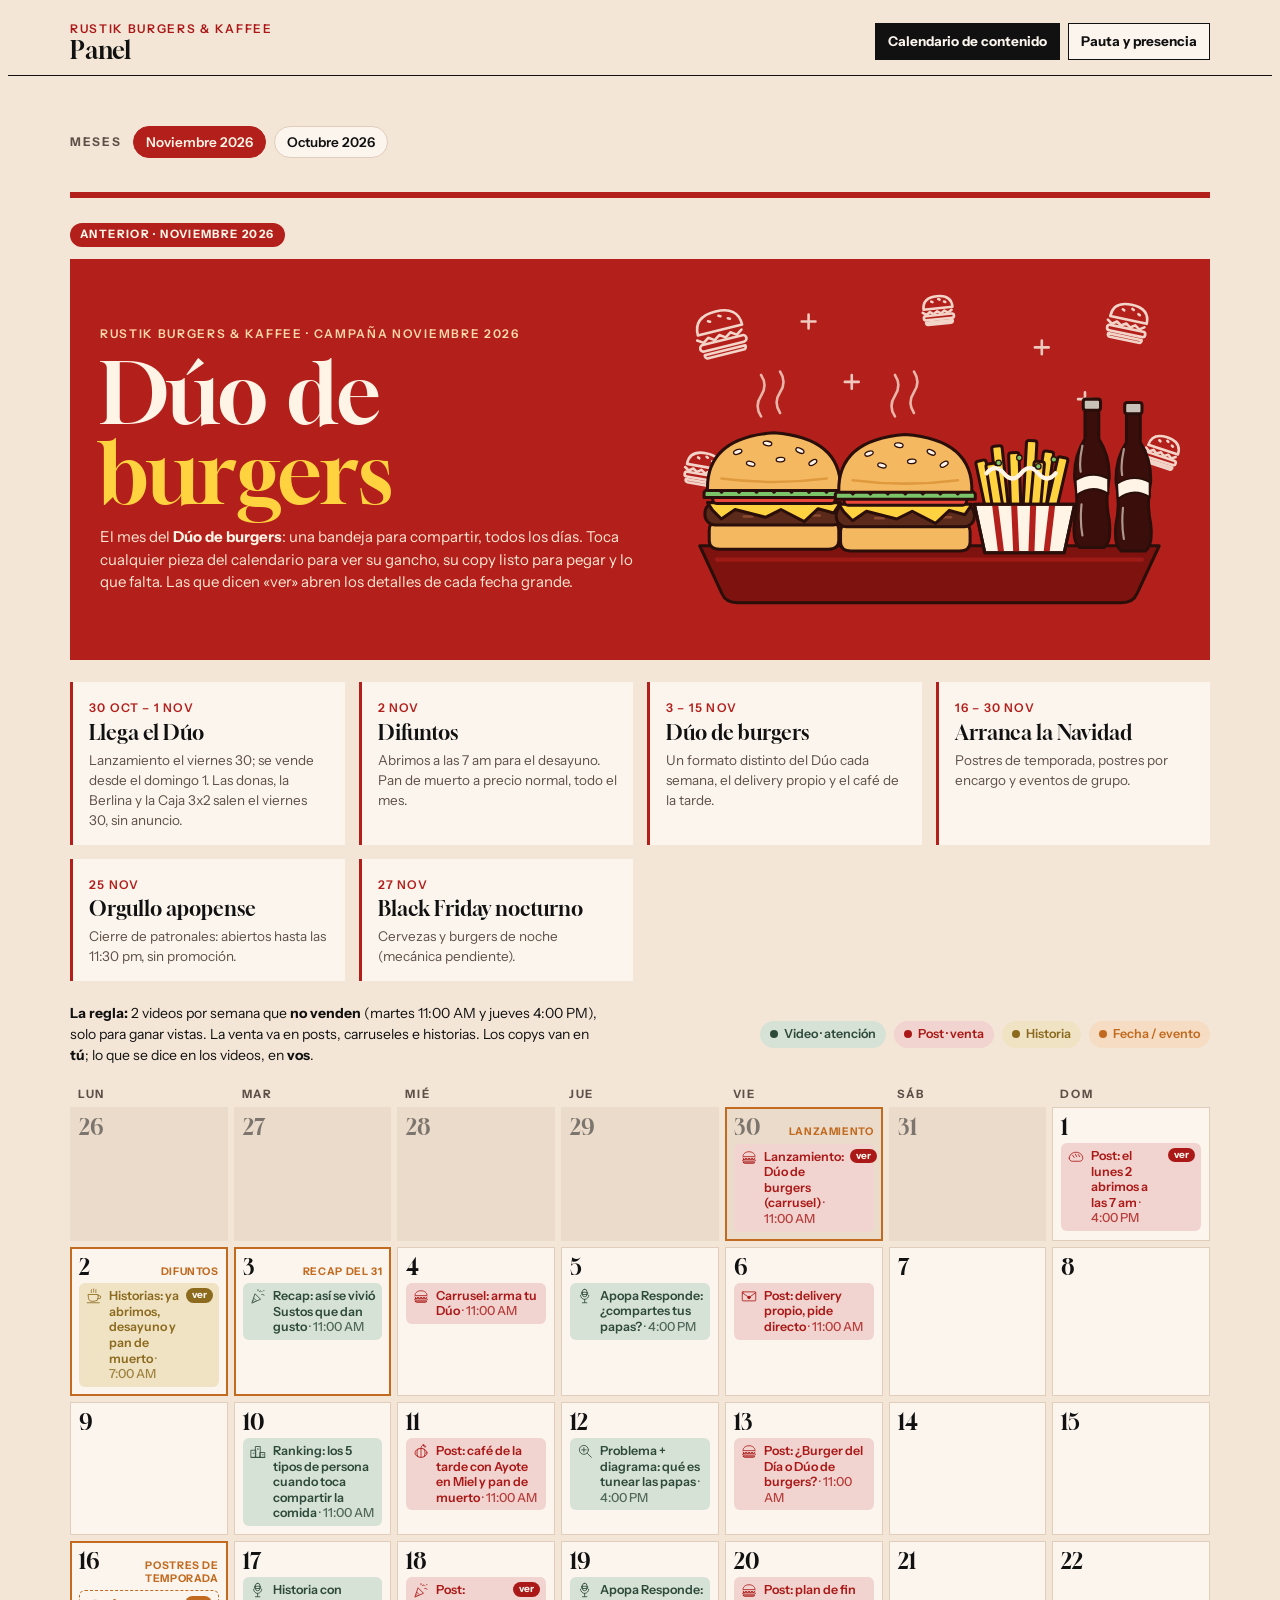
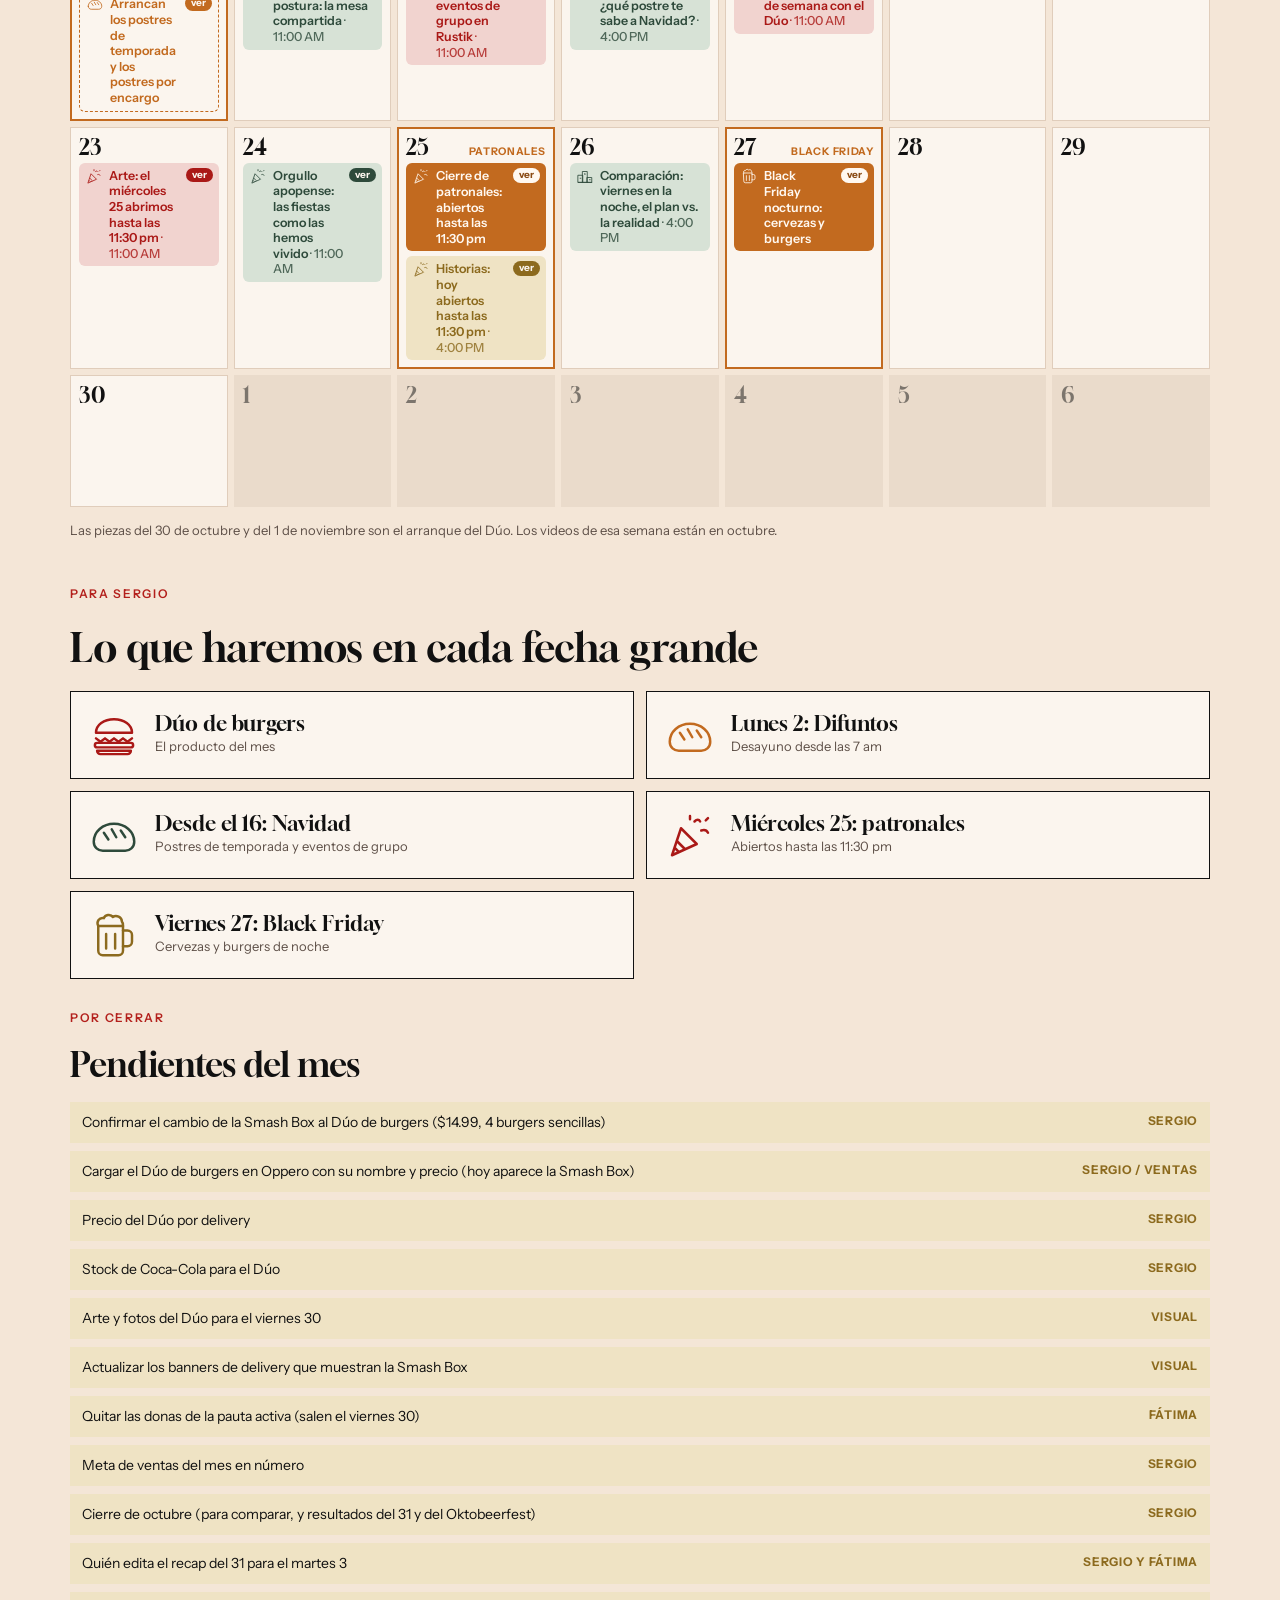
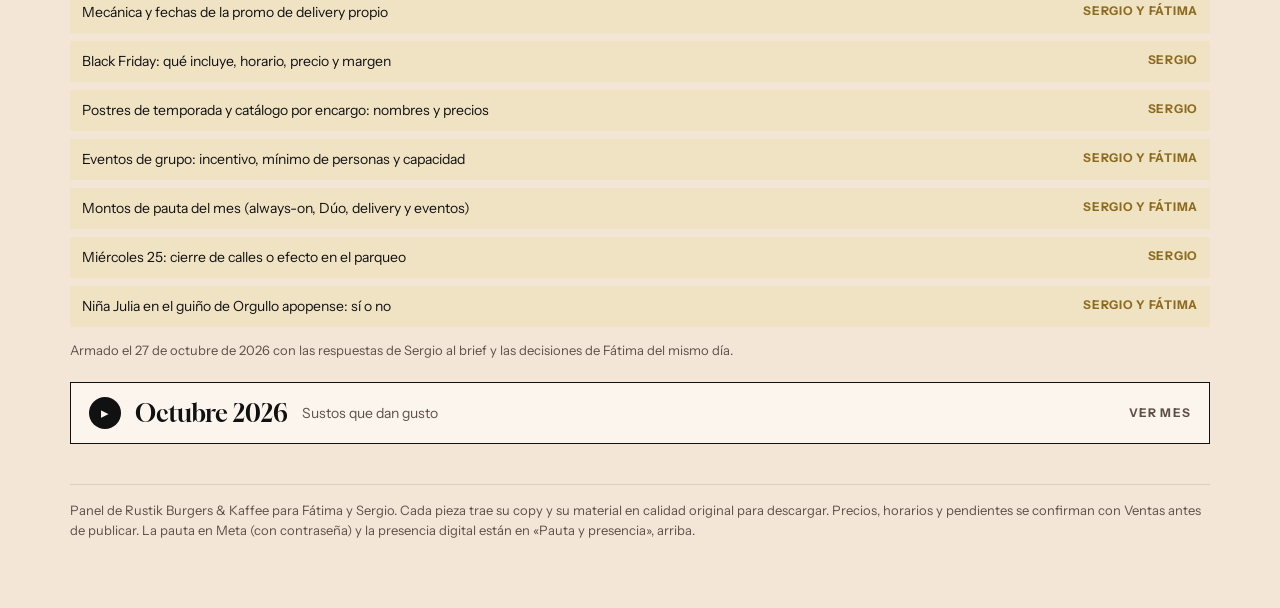
==== index.html @ a41342de "Noviembre primero y en rojo, ilustración del Dúo, página de pauta y presencia" ====
<!DOCTYPE html>
<html lang="es">
<head>
<meta charset="utf-8">
<meta name="viewport" content="width=device-width,initial-scale=1">
<meta name="robots" content="noindex,nofollow">
<title>Panel Rustik · Calendario de contenido</title>
<link rel="preconnect" href="https://fonts.googleapis.com">
<link rel="preconnect" href="https://fonts.gstatic.com" crossorigin>
<link rel="stylesheet" href="https://fonts.googleapis.com/css2?family=Gloock&family=Instrument+Sans:wght@400;500;600;700&display=swap">
<link rel="stylesheet" href="assets/octubre-base.css">
<link rel="stylesheet" href="assets/panel.css">
</head>
<body>
<svg width="0" height="0" style="position:absolute" aria-hidden="true">
  <defs>
    <symbol id="i-lonchera" viewBox="0 0 48 48"><g fill="none" stroke="currentColor" stroke-width="2.2" stroke-linecap="round" stroke-linejoin="round"><rect x="7" y="18" width="34" height="22" rx="3"/><path d="M18 18v-5h12v5"/><path d="M7 26h34"/><rect x="21" y="23.5" width="6" height="5" rx="1"/><path d="M13 33l2 2m4-2l2 2m10-2l2 2"/></g></symbol>
    <symbol id="i-taza" viewBox="0 0 48 48"><g fill="none" stroke="currentColor" stroke-width="2.2" stroke-linecap="round" stroke-linejoin="round"><path d="M9 20h26v8a10 10 0 0 1-10 10h-6A10 10 0 0 1 9 28z"/><path d="M35 23h3a4 4 0 0 1 0 8h-4"/><path d="M6 42h32"/><path d="M17 7c-2 3 2 5 0 8M23 5c-2 3 2 6 0 9M29 7c-2 3 2 5 0 8"/></g></symbol>
    <symbol id="i-ayote" viewBox="0 0 48 48"><g fill="none" stroke="currentColor" stroke-width="2.2" stroke-linecap="round" stroke-linejoin="round"><ellipse cx="24" cy="29" rx="16" ry="12"/><path d="M24 17v24"/><path d="M16 19c-4 6-4 14 0 20M32 19c4 6 4 14 0 20"/><path d="M24 17c0-5 2-8 6-9"/><path d="M30 8c4 0 6 2 7 5-4 1-6 0-7-5z"/></g></symbol>
    <symbol id="i-dona" viewBox="0 0 48 48"><g fill="none" stroke="currentColor" stroke-width="2.2" stroke-linecap="round" stroke-linejoin="round"><circle cx="24" cy="24" r="16"/><circle cx="24" cy="24" r="5.5"/><path d="M11 20c3-7 11-10 18-8 6 2 9 7 9 11-2-1-4 1-6 0s-3-3-6-2-5 3-8 2-4-3-7-3z"/><path d="M16 16l1 2M24 12v2M31 15l-1 2M34 21l-2 1"/></g></symbol>
    <symbol id="i-caja" viewBox="0 0 48 48"><g fill="none" stroke="currentColor" stroke-width="2.2" stroke-linecap="round" stroke-linejoin="round"><path d="M6 22h36v18H6z"/><path d="M6 22l6-8h24l6 8"/><circle cx="16" cy="31" r="5"/><circle cx="16" cy="31" r="1.5"/><circle cx="32" cy="31" r="5"/><circle cx="32" cy="31" r="1.5"/></g></symbol>
    <symbol id="i-berlina" viewBox="0 0 48 48"><g fill="none" stroke="currentColor" stroke-width="2.2" stroke-linecap="round" stroke-linejoin="round"><path d="M6 28c0-8 8-13 18-13s18 5 18 13-8 11-18 11S6 36 6 28z"/><path d="M6 28c6 3 30 3 36 0"/><path d="M40 27c3 1 4 3 3 5"/><path d="M14 20l1 1M22 18l1 1M30 19l1 1M36 22l1 1"/></g></symbol>
    <symbol id="i-pan" viewBox="0 0 48 48"><g fill="none" stroke="currentColor" stroke-width="2.2" stroke-linecap="round" stroke-linejoin="round"><path d="M6 30c0-9 8-16 18-16s18 7 18 16c0 5-4 8-8 8H14c-4 0-8-3-8-8z"/><path d="M15 22l4 6M22 19l4 7M30 20l4 6"/></g></symbol>
    <symbol id="i-lapida" viewBox="0 0 48 48"><g fill="none" stroke="currentColor" stroke-width="2.2" stroke-linecap="round" stroke-linejoin="round"><path d="M13 41V19a11 11 0 0 1 22 0v22"/><path d="M6 41h36"/><path d="M24 17v11M19 21h10"/><path d="M18 34h12"/></g></symbol>
    <symbol id="i-cadejo" viewBox="0 0 48 48"><g fill="none" stroke="currentColor" stroke-width="2.2" stroke-linecap="round" stroke-linejoin="round"><path d="M12 24c2-2 8-3 16-2 4 .5 6 3 6 6v2"/><path d="M34 24l3-6 2 4 3 1-1 4-4 1"/><path d="M14 30v9M20 31v8M28 31v8M33 30v9"/><path d="M12 24c-3 0-6-2-7-6"/><circle cx="38.5" cy="22" r=".6" fill="currentColor"/><path d="M12 24c0 3 1 5 2 6h19"/></g></symbol>
    <symbol id="i-micro" viewBox="0 0 48 48"><g fill="none" stroke="currentColor" stroke-width="2.2" stroke-linecap="round" stroke-linejoin="round"><rect x="17" y="6" width="12" height="20" rx="6"/><path d="M12 22a11 11 0 0 0 22 0"/><path d="M23 33v8M17 42h12"/><rect x="15" y="14" width="16" height="6" rx="1"/></g></symbol>
    <symbol id="i-burger" viewBox="0 0 48 48"><g fill="none" stroke="currentColor" stroke-width="2.2" stroke-linecap="round" stroke-linejoin="round"><path d="M8 22c0-7 7-12 16-12s16 5 16 12z"/><path d="M8 27l4 3 4-3 4 3 4-3 4 3 4-3 4 3 4-3"/><rect x="7" y="31" width="34" height="4" rx="2"/><path d="M9 38h30a3 3 0 0 1-3 3H12a3 3 0 0 1-3-3z"/></g></symbol>
    <symbol id="i-ranking" viewBox="0 0 48 48"><g fill="none" stroke="currentColor" stroke-width="2.2" stroke-linecap="round" stroke-linejoin="round"><path d="M6 41h36"/><rect x="18" y="12" width="12" height="29"/><rect x="6" y="22" width="12" height="19"/><rect x="30" y="28" width="12" height="13"/><path d="M24 20v-3l-1 1M11 30h2M36 34h2"/></g></symbol>
    <symbol id="i-lupa" viewBox="0 0 48 48"><g fill="none" stroke="currentColor" stroke-width="2.2" stroke-linecap="round" stroke-linejoin="round"><circle cx="21" cy="21" r="12"/><path d="M30 30l11 11"/><path d="M15 21h12M21 15v12"/></g></symbol>
    <symbol id="i-cerveza" viewBox="0 0 48 48"><g fill="none" stroke="currentColor" stroke-width="2.2" stroke-linecap="round" stroke-linejoin="round"><path d="M10 16h22v22a4 4 0 0 1-4 4H14a4 4 0 0 1-4-4z"/><path d="M32 20h4a4 4 0 0 1 4 4v6a4 4 0 0 1-4 4h-4"/><path d="M10 16c-2-4 1-8 5-7 1-3 6-4 8-1 3-2 8 0 8 4 1 1 1 3 1 4"/><path d="M17 23v13M25 23v13"/></g></symbol>
    <symbol id="i-sobre" viewBox="0 0 48 48"><g fill="none" stroke="currentColor" stroke-width="2.2" stroke-linecap="round" stroke-linejoin="round"><rect x="6" y="13" width="36" height="24" rx="2"/><path d="M6 15l18 13 18-13"/><circle cx="24" cy="28" r="3.5" fill="currentColor"/></g></symbol>
    <symbol id="i-cero" viewBox="0 0 48 48"><g fill="none" stroke="currentColor" stroke-width="2.2" stroke-linecap="round"><circle cx="24" cy="24" r="15"/><path d="M13 35l22-22"/></g></symbol>
    <symbol id="i-rebote" viewBox="0 0 48 48"><g fill="none" stroke="currentColor" stroke-width="2.2" stroke-linecap="round" stroke-linejoin="round"><path d="M38 20a15 15 0 1 0 2 10"/><path d="M40 10v10H30"/></g></symbol>
    <symbol id="i-loteria" viewBox="0 0 48 48"><g fill="none" stroke="currentColor" stroke-width="2.2" stroke-linecap="round" stroke-linejoin="round"><rect x="10" y="7" width="28" height="34" rx="2"/><path d="M10 19h28M10 30h28M19 7v34M29 7v34"/></g></symbol>
    <symbol id="i-fiesta" viewBox="0 0 48 48"><g fill="none" stroke="currentColor" stroke-width="2.2" stroke-linecap="round" stroke-linejoin="round"><path d="M8 42l8-24 14 14z"/><path d="M13 30l6 6M11 36l3 3"/><path d="M28 12c2-2 4-2 5 0M34 20c3-1 5 0 6 2M24 7v3M38 11l2-2"/></g></symbol>
  </defs>
</svg>

<div class="barra"><div class="barra-in">
  <div class="brand"><div class="eyebrow">Rustik Burgers &amp; Kaffee</div><b>Panel</b></div>
  <nav class="secciones" aria-label="Secciones del panel">
    <a href="./" aria-current="page">Calendario de contenido</a>
    <a href="pauta-y-presencia.html">Pauta y presencia</a>
  </nav>
</div></div>

<div class="wrap">
  <nav class="indice" id="indice" aria-label="Meses"></nav>
  <main id="calendario"><div class="cargando">Cargando el calendario…</div></main>
  <footer>Panel de Rustik Burgers &amp; Kaffee para Fátima y Sergio. Cada pieza trae su copy y su material en calidad original para descargar. Precios, horarios y pendientes se confirman con Ventas antes de publicar. La pauta en Meta (con contraseña) y la presencia digital están en «Pauta y presencia», arriba.</footer>
</div>

<div class="scrim" id="scrim" hidden></div>
<aside class="panel" id="panel" role="dialog" aria-modal="true" aria-labelledby="p-title" hidden>
  <div class="p-head">
    <svg class="ill" id="p-ill" aria-hidden="true"><use href="#i-taza"/></svg>
    <div><h3 id="p-title"></h3><div class="p-meta" id="p-meta"></div></div>
    <button class="close" id="p-close" type="button" aria-label="Cerrar">×</button>
  </div>
  <div class="p-body" id="p-body"></div>
</aside>

<script src="assets/panel.js"></script>
</body>
</html>
---- assets/octubre-base.css ----
:root{
  --bg:#F4E6D7; --paper:#FBF5EE; --ink:#111111; --muted:#5E5048; --line:#E0CDBB;
  --vino:#AA1917; --vino-soft:#F1D3CF; --verde:#2E4A3B; --verde-soft:#D7E2D6;
  --ayote:#C26A1F; --ayote-soft:#F5DCC2; --ochre:#8C6A1E; --ochre-soft:#EFE3C4;
  --grey-cell:#EADBCB; --shadow:0 18px 50px rgba(60,20,10,.18);
  --display:"Gloock", Georgia, "Times New Roman", serif;
  --body:"Instrument Sans", "Helvetica Neue", Arial, sans-serif;
}
@media (prefers-color-scheme: dark){
  :root:not([data-theme="light"]){
    color-scheme:dark;
    --bg:#16110F; --paper:#211915; --ink:#F4E6D7; --muted:#BFAE9F; --line:#3A2E27;
    --vino:#E0544C; --vino-soft:#3E1B18; --verde:#8FC0A2; --verde-soft:#1D2E25;
    --ayote:#E8944E; --ayote-soft:#3A2614; --ochre:#D9B55F; --ochre-soft:#332A15;
    --grey-cell:#1B1512; --shadow:0 18px 50px rgba(0,0,0,.5);
  }
}
:root[data-theme="dark"]{
  color-scheme:dark;
  --bg:#16110F; --paper:#211915; --ink:#F4E6D7; --muted:#BFAE9F; --line:#3A2E27;
  --vino:#E0544C; --vino-soft:#3E1B18; --verde:#8FC0A2; --verde-soft:#1D2E25;
  --ayote:#E8944E; --ayote-soft:#3A2614; --ochre:#D9B55F; --ochre-soft:#332A15;
  --grey-cell:#1B1512; --shadow:0 18px 50px rgba(0,0,0,.5);
}
*{box-sizing:border-box}
[hidden]{display:none!important}
body{background:var(--bg);color:var(--ink);font-family:var(--body);font-size:15px;line-height:1.5}
.wrap{max-width:1180px;margin:0 auto;padding-inline:20px;padding-block:28px 60px}
h1,h2,h3{font-family:var(--display);font-weight:400;text-wrap:balance;margin:0}
.eyebrow{font-size:12px;letter-spacing:.14em;text-transform:uppercase;font-weight:600;color:var(--vino)}

/* Hero */
.hero{display:grid;grid-template-columns:1.2fr 1fr;gap:28px;align-items:center;padding-block:10px 26px;border-bottom:1.5px solid var(--ink)}
.hero h1{font-size:clamp(40px,7vw,84px);line-height:.95;margin-top:10px}
.hero h1 em{font-style:normal;color:var(--vino)}
.hero p{max-width:56ch;color:var(--muted);margin:14px 0 0}
.hero-art{display:flex;justify-content:center;gap:8px;flex-wrap:wrap}
.hero-art svg{width:clamp(64px,10vw,104px);height:auto}
.hero-art .a1{color:var(--ayote);transform:rotate(-6deg)}
.hero-art .a2{color:var(--vino);transform:translateY(-10px) rotate(4deg)}
.hero-art .a3{color:var(--verde);transform:rotate(-3deg)}
.hero-art .a4{color:var(--ink);transform:translateY(6px) rotate(5deg)}

/* Momentos */
.moments{display:grid;grid-template-columns:repeat(4,1fr);gap:14px;margin-block:22px}
.moment{padding:14px 16px;border-left:3px solid var(--c);background:var(--paper)}
.moment b{display:block;font-family:var(--display);font-weight:400;font-size:20px;line-height:1.15;margin-top:2px}
.moment span{font-size:12px;letter-spacing:.1em;text-transform:uppercase;color:var(--c);font-weight:600}
.moment p{margin:6px 0 0;font-size:13.5px;color:var(--muted)}

/* Rule + legend */
.rule{display:flex;flex-wrap:wrap;gap:10px 22px;align-items:center;justify-content:space-between;margin-block:6px 16px}
.rule p{margin:0;max-width:60ch;font-size:14px}
.rule strong{color:var(--verde)}
.legend{display:flex;flex-wrap:wrap;gap:8px}
.chip-key{display:inline-flex;align-items:center;gap:6px;font-size:12.5px;font-weight:600;padding:4px 10px;border-radius:999px;background:var(--k-bg);color:var(--k-fg)}
.chip-key i{width:8px;height:8px;border-radius:50%;background:currentColor}
.k-video{--k-bg:var(--verde-soft);--k-fg:var(--verde)}
.k-post{--k-bg:var(--vino-soft);--k-fg:var(--vino)}
.k-hist{--k-bg:var(--ochre-soft);--k-fg:var(--ochre)}
.k-fecha{--k-bg:var(--ayote-soft);--k-fg:var(--ayote)}

/* Calendar */
.cal-head,.cal{display:grid;grid-template-columns:repeat(7,minmax(0,1fr));gap:6px}
.cal-head div{font-size:11.5px;letter-spacing:.14em;text-transform:uppercase;font-weight:700;color:var(--muted);padding:4px 8px}
.day{min-height:132px;background:var(--paper);border:1px solid var(--line);padding:8px;display:flex;flex-direction:column;gap:5px;position:relative}
.day.other{background:var(--grey-cell);border-color:transparent}
.day.other .num{opacity:.5}
.day.key{border-color:var(--ayote);box-shadow:inset 0 0 0 1px var(--ayote)}
.day .top{display:flex;justify-content:space-between;align-items:baseline;gap:6px}
.num{font-family:var(--display);font-size:22px;line-height:1;font-variant-numeric:tabular-nums}
.dname{display:none}
.tag{font-size:10.5px;font-weight:700;letter-spacing:.06em;text-transform:uppercase;color:var(--ayote);text-align:right;line-height:1.2}
.cafe-band{position:absolute;left:0;right:0;bottom:0;height:4px;background:repeating-linear-gradient(90deg,var(--ochre) 0 10px,transparent 10px 14px)}
.item{all:unset;box-sizing:border-box;cursor:pointer;display:flex;gap:6px;align-items:flex-start;font-size:12.5px;line-height:1.25;padding:5px 6px;border-radius:6px;background:var(--k-bg);color:var(--k-fg);font-weight:600;transition:transform .12s ease, box-shadow .12s ease}
.item:hover{transform:translateY(-1px);box-shadow:0 3px 10px rgba(0,0,0,.12)}
.item:focus-visible{outline:2px solid var(--ink);outline-offset:2px}
.item svg{flex:none;width:18px;height:18px;margin-top:-1px}
.item .has-opt{margin-left:auto;flex:none;font-size:10px;font-weight:700;background:var(--k-fg);color:var(--paper);border-radius:999px;padding:1px 6px}
.item.video{--k-bg:var(--verde-soft);--k-fg:var(--verde)}
.item.post{--k-bg:var(--vino-soft);--k-fg:var(--vino)}
.item.hist{--k-bg:var(--ochre-soft);--k-fg:var(--ochre)}
.item.fecha{--k-bg:transparent;--k-fg:var(--ayote);border:1.5px dashed var(--ayote)}
.item.fecha.big{--k-bg:var(--ayote);--k-fg:#FFF8F0;border:none}
.item.fecha.big .has-opt{background:#FFF8F0;color:#8A4A12}
.item.tbc{opacity:.75;font-style:italic}

.note{font-size:13px;color:var(--muted);margin-top:14px}

/* Options section */
.opts{margin-top:44px;display:grid;gap:14px}
.opts h2{font-size:clamp(28px,4vw,40px)}
.opt-buttons{display:grid;grid-template-columns:repeat(2,1fr);gap:12px}
.big-btn{all:unset;box-sizing:border-box;cursor:pointer;display:flex;gap:14px;align-items:center;padding:16px;background:var(--paper);border:1.5px solid var(--ink);transition:transform .12s ease, background .12s ease}
.big-btn:hover{transform:translate(-2px,-2px);box-shadow:4px 4px 0 var(--ink)}
.big-btn:focus-visible{outline:2px solid var(--vino);outline-offset:3px}
.big-btn svg{width:54px;height:54px;flex:none;color:var(--c)}
.big-btn b{font-family:var(--display);font-weight:400;font-size:21px;display:block;line-height:1.1}
.big-btn small{color:var(--muted);font-size:13px}

/* Panel */
.scrim{position:fixed;inset:0;background:rgba(17,17,17,.45);z-index:20}
.panel{position:fixed;z-index:21;top:0;right:0;height:100%;width:min(520px,100%);background:var(--paper);color:var(--ink);box-shadow:var(--shadow);display:flex;flex-direction:column;animation:slide .22s ease}
@keyframes slide{from{transform:translateX(30px);opacity:.4}to{transform:none;opacity:1}}
.p-head{display:flex;gap:14px;align-items:flex-start;padding:20px 20px 14px;padding-top:calc(20px + env(safe-area-inset-top,0px));border-bottom:1px solid var(--line)}
.p-head svg.ill{width:58px;height:58px;flex:none}
.p-head h3{font-size:26px;line-height:1.1}
.p-meta{font-size:12.5px;font-weight:600;color:var(--muted);margin-top:4px}
.close{all:unset;cursor:pointer;margin-left:auto;flex:none;width:36px;height:36px;display:grid;place-items:center;border-radius:50%;font-size:22px;line-height:1}
.close:hover{background:var(--grey-cell)}
.close:focus-visible{outline:2px solid var(--ink)}
.p-body{overflow-y:auto;padding:18px 20px calc(30px + env(safe-area-inset-bottom,0px));display:grid;gap:16px}
.p-body p{margin:0}
.p-body h4{margin:6px 0 0;font-size:12px;letter-spacing:.12em;text-transform:uppercase;color:var(--vino)}
.hook{font-family:var(--display);font-size:20px;line-height:1.25;padding-left:14px;border-left:3px solid var(--verde)}
.olist{list-style:none;margin:0;padding:0;display:grid;gap:8px;counter-reset:o}
.olist li{counter-increment:o;display:grid;grid-template-columns:30px 1fr;gap:8px;padding:10px 12px;border:1px solid var(--line);background:var(--bg)}
.olist li::before{content:counter(o);font-family:var(--display);font-size:22px;line-height:1;color:var(--muted)}
.olist li.rec{border-color:var(--verde);background:var(--verde-soft)}
.olist li.rec::before{color:var(--verde)}
.olist b{display:block}
.olist .badge{display:inline-block;font-size:10.5px;font-weight:700;letter-spacing:.06em;text-transform:uppercase;background:var(--verde);color:var(--paper);padding:1px 7px;border-radius:999px;margin-left:6px;vertical-align:2px}
.olist span{font-size:13.5px;color:var(--muted)}
.box{padding:12px 14px;background:var(--vino-soft);color:var(--ink);font-size:14px}
.box.pend{background:var(--ochre-soft)}
.box b{color:var(--vino)}
.box.pend b{color:var(--ochre)}
.invite{font-family:var(--display);font-size:18px;line-height:1.35;text-align:center;padding:20px;border:1.5px solid var(--ink);background:var(--paper)}
.invite small{display:block;font-family:var(--body);font-size:11px;letter-spacing:.2em;text-transform:uppercase;margin-bottom:8px;color:var(--muted)}
.bullets{margin:0;padding-left:18px;display:grid;gap:4px;font-size:14px}

footer{margin-top:40px;padding-top:16px;border-top:1px solid var(--line);font-size:13px;color:var(--muted)}

/* Responsive */
@media (max-width:900px){
  .hero{grid-template-columns:1fr}
  .moments,.opt-buttons{grid-template-columns:1fr}
}
@media (max-width:760px){
  .cal-head{display:none}
  .cal{grid-template-columns:1fr;gap:8px}
  .day{min-height:0;flex-direction:column}
  .day.empty,.day.other.empty{display:none}
  .dname{display:inline;font-family:var(--body);font-size:13px;font-weight:600;color:var(--muted);margin-left:8px}
  .item{font-size:13.5px;padding:8px}
}
@media (prefers-reduced-motion: reduce){ *{animation:none!important;transition:none!important} }

/* Material para publicar */
.item .hd{margin-left:auto;flex:none;font-size:10px;font-weight:700;letter-spacing:.06em;background:var(--ink);color:var(--paper);border-radius:999px;padding:1px 6px}
.media-grid{display:grid;grid-template-columns:repeat(2,minmax(0,1fr));gap:12px}
.mcard{display:flex;flex-direction:column;gap:6px;background:var(--bg);border:1px solid var(--line);padding:8px}
.mthumb{position:relative;background:var(--grey-cell);aspect-ratio:4/5;overflow:hidden}
.mthumb img{width:100%;height:100%;object-fit:cover;display:block}
.mthumb .n{position:absolute;top:6px;left:6px;background:var(--ink);color:var(--paper);font-family:var(--display);font-size:16px;line-height:1;padding:4px 8px}
.mthumb .play{position:absolute;inset:0;display:grid;place-items:center}
.mthumb .play span{width:42px;height:42px;border-radius:50%;background:rgba(17,17,17,.7);display:grid;place-items:center}
.mthumb .play span::after{content:"";margin-left:4px;border-left:13px solid #fff;border-top:8px solid transparent;border-bottom:8px solid transparent}
.mcard b{font-size:13.5px;line-height:1.25}
.mcard small{font-size:12px;color:var(--muted);font-variant-numeric:tabular-nums}
.dl{all:unset;box-sizing:border-box;cursor:pointer;text-align:center;font-size:13px;font-weight:700;padding:8px 10px;background:var(--vino);color:#FFF8F0}
.dl:hover{filter:brightness(1.08)}
.dl:focus-visible{outline:2px solid var(--ink);outline-offset:2px}
.dl[disabled]{opacity:.6;cursor:default}
.story{display:grid;grid-template-columns:110px 1fr;gap:12px;align-items:start;background:var(--bg);border:1px solid var(--line);padding:8px}
.story .mthumb{aspect-ratio:9/16}
.story div.info{display:flex;flex-direction:column;gap:6px}
.copybox{white-space:pre-wrap;font-family:var(--body);font-size:14px;line-height:1.5;background:var(--bg);border:1px solid var(--line);padding:12px;margin:0;user-select:text}
.copyrow{display:flex;gap:10px;align-items:center;flex-wrap:wrap}
.dl.alt{background:var(--ink)}
.dlnote{font-size:12.5px;color:var(--muted)}
---- assets/panel.css ----
/* Panel Rustik: piezas propias del panel. La base visual (colores, calendario,
   tarjetas, panel lateral) viene de octubre-base.css, sacada de la página de octubre. */

.barra{position:sticky;top:0;z-index:10;background:var(--bg);border-bottom:1.5px solid var(--ink)}
.barra-in{max-width:1180px;margin:0 auto;padding:12px 20px;display:flex;flex-wrap:wrap;gap:10px 24px;align-items:center;justify-content:space-between}
.brand b{display:block;font-family:var(--display);font-weight:400;font-size:24px;line-height:1.05}
.secciones{display:flex;flex-wrap:wrap;gap:8px}
.secciones a{font-size:13.5px;font-weight:700;text-decoration:none;color:var(--ink);padding:7px 12px;border:1.5px solid var(--ink);background:var(--paper)}
.secciones a[aria-current="page"]{background:var(--ink);color:var(--paper)}
.secciones a:focus-visible{outline:2px solid var(--vino);outline-offset:2px}

.indice{display:flex;flex-wrap:wrap;gap:8px;align-items:center;margin:22px 0 4px}
.indice span{font-size:12px;letter-spacing:.14em;text-transform:uppercase;font-weight:700;color:var(--muted);margin-right:4px}
.indice a{font-size:13.5px;font-weight:600;text-decoration:none;color:var(--ink);padding:5px 12px;border-radius:999px;background:var(--paper);border:1px solid var(--line)}
.indice a.actual{background:var(--vino);color:#FFF8F0;border-color:var(--vino)}

.mes{margin-top:34px;padding-top:24px;border-top:6px solid var(--ink);scroll-margin-top:90px}
.mes-tag{display:inline-block;font-size:11.5px;font-weight:700;letter-spacing:.12em;text-transform:uppercase;padding:3px 10px;border-radius:999px;background:var(--grey-cell);color:var(--muted);margin-bottom:6px}
.mes-tag.actual{background:var(--vino);color:#FFF8F0}
.mes .hero{grid-template-columns:1fr}
.item .hd{margin-left:auto}

.pend-list{display:grid;gap:8px;margin:0;padding:0;list-style:none}
.pend-list li{display:grid;grid-template-columns:1fr auto;gap:12px;align-items:start;padding:10px 12px;background:var(--ochre-soft);font-size:14px}
.pend-list li b{font-size:12px;letter-spacing:.06em;text-transform:uppercase;color:var(--ochre);white-space:nowrap}
.bloque{margin-top:30px;display:grid;gap:12px}
.bloque h2{font-size:clamp(24px,3.4vw,34px)}

.cargando,.aviso{padding:16px;background:var(--paper);border:1px solid var(--line);margin-top:20px;font-size:14px}
.aviso{background:var(--vino-soft)}
a.dl{display:block}
.vacio{font-size:13px;color:var(--muted)}

/* Meses plegados: el más nuevo va abierto; los demás se abren con la flecha */
.mes.plegado{margin-top:22px;padding-top:0;border-top:0}
.mes-toggle{all:unset;box-sizing:border-box;cursor:pointer;display:flex;flex-wrap:wrap;align-items:center;gap:6px 14px;width:100%;padding:14px 18px;background:var(--paper);border:1.5px solid var(--ink)}
.mes-toggle:hover{box-shadow:3px 3px 0 var(--ink)}
.mes-toggle:focus-visible{outline:2px solid var(--vino);outline-offset:2px}
.mes-toggle .flecha{display:inline-grid;place-items:center;width:32px;height:32px;border-radius:50%;background:var(--ink);color:var(--paper);font-size:15px;transition:transform .2s ease}
.mes-toggle[aria-expanded="true"] .flecha{transform:rotate(90deg)}
.mes-toggle b{font-family:var(--display);font-weight:400;font-size:24px;line-height:1.1}
.mes-toggle .sub{color:var(--muted);font-size:14px}
.mes-toggle small{margin-left:auto;font-size:12px;letter-spacing:.1em;text-transform:uppercase;font-weight:700;color:var(--muted)}
.mes.plegado .mes-cuerpo{margin-top:18px}

/* Tema rojo (noviembre 2026) */
.tema-rojo{--rojo:#B3201C;--crema:#FFF4E6}
.mes.tema-rojo{border-top-color:var(--rojo)}
.tema-rojo .mes-tag,.tema-rojo .mes-tag.actual{background:var(--rojo);color:var(--crema)}
.tema-rojo .hero{background:var(--rojo);color:var(--crema);padding:28px 30px;border-bottom:0;margin-top:6px}
.tema-rojo .hero .eyebrow{color:#FFD9A8}
.tema-rojo .hero h1{color:var(--crema)}
.tema-rojo .hero h1 em{color:#FFD23F}
.tema-rojo .hero p{color:#FFE6D2}
.tema-rojo .hero p b{color:var(--crema)}
.tema-rojo .moment{border-left-color:var(--rojo)}
.tema-rojo .moment span{color:var(--rojo)}
.tema-rojo .opts .eyebrow,.tema-rojo .bloque .eyebrow{color:var(--rojo)}
.indice a.tema-rojo{background:var(--paper);border-color:#B3201C;color:#B3201C}
.indice a.actual.tema-rojo{background:#B3201C;border-color:#B3201C;color:#FFF4E6}
@media (prefers-color-scheme: dark){
  :root:not([data-theme="light"]) .tema-rojo .moment span,:root:not([data-theme="light"]) .tema-rojo .opts .eyebrow,:root:not([data-theme="light"]) .tema-rojo .bloque .eyebrow{color:#F0625A}
  :root:not([data-theme="light"]) .indice a.tema-rojo:not(.actual){color:#F0625A;border-color:#F0625A}
}
.mes .hero.con-ilus{grid-template-columns:1.1fr 1fr;align-items:center}
.hero-ilus img{display:block;width:100%;height:auto}
@media (max-width:760px){.mes .hero.con-ilus{grid-template-columns:1fr}.tema-rojo .hero{padding:20px}}
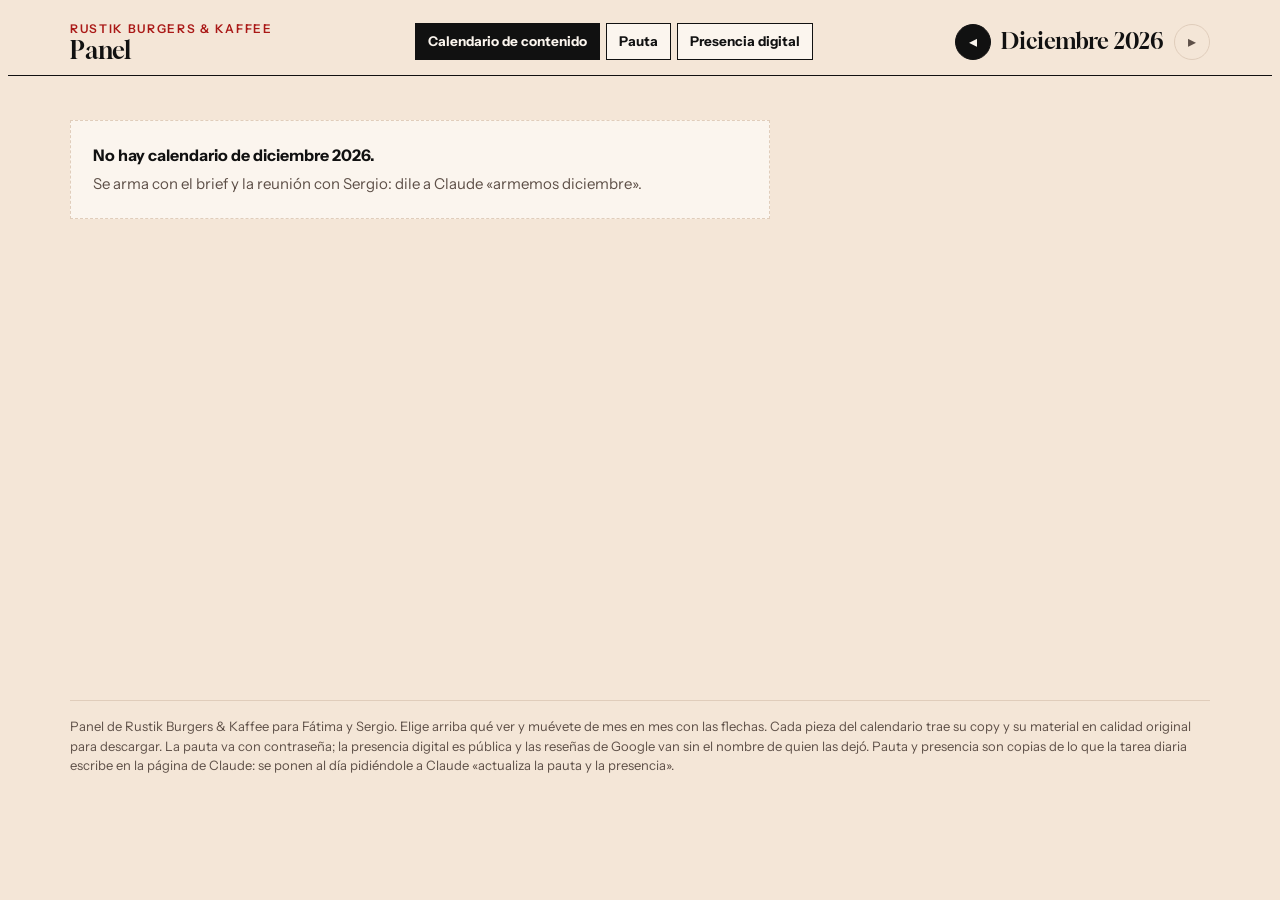
==== commit 042684ae: "Panel por mes: calendario, pauta y presencia con flechas" ====
--- a/index.html
+++ b/index.html
@@ -4,12 +4,14 @@
 <meta charset="utf-8">
 <meta name="viewport" content="width=device-width,initial-scale=1">
 <meta name="robots" content="noindex,nofollow">
-<title>Panel Rustik · Calendario de contenido</title>
+<title>Panel Rustik</title>
 <link rel="preconnect" href="https://fonts.googleapis.com">
 <link rel="preconnect" href="https://fonts.gstatic.com" crossorigin>
 <link rel="stylesheet" href="https://fonts.googleapis.com/css2?family=Gloock&family=Instrument+Sans:wght@400;500;600;700&display=swap">
-<link rel="stylesheet" href="assets/octubre-base.css">
-<link rel="stylesheet" href="assets/panel.css">
+<link rel="stylesheet" href="assets/octubre-base.css?v=551f5681">
+<link rel="stylesheet" href="assets/panel.css?v=b4bb27dc">
+<link rel="stylesheet" href="assets/presencia.css?v=1567772a">
+<link rel="stylesheet" href="assets/pauta.css?v=ce6d6005">
 </head>
 <body>
 <svg width="0" height="0" style="position:absolute" aria-hidden="true">
@@ -38,16 +40,17 @@
 
 <div class="barra"><div class="barra-in">
   <div class="brand"><div class="eyebrow">Rustik Burgers &amp; Kaffee</div><b>Panel</b></div>
-  <nav class="secciones" aria-label="Secciones del panel">
-    <a href="./" aria-current="page">Calendario de contenido</a>
-    <a href="pauta-y-presencia.html">Pauta y presencia</a>
-  </nav>
+  <nav class="vistas" id="vistas" role="tablist" aria-label="Qué ver"></nav>
+  <div class="mesnav" aria-label="Mes">
+    <button type="button" class="fl" id="mes-ant" aria-label="Mes anterior">◂</button>
+    <b id="mes-nombre" aria-live="polite"></b>
+    <button type="button" class="fl" id="mes-sig" aria-label="Mes siguiente">▸</button>
+  </div>
 </div></div>
 
 <div class="wrap">
-  <nav class="indice" id="indice" aria-label="Meses"></nav>
-  <main id="calendario"><div class="cargando">Cargando el calendario…</div></main>
-  <footer>Panel de Rustik Burgers &amp; Kaffee para Fátima y Sergio. Cada pieza trae su copy y su material en calidad original para descargar. Precios, horarios y pendientes se confirman con Ventas antes de publicar. La pauta en Meta (con contraseña) y la presencia digital están en «Pauta y presencia», arriba.</footer>
+  <main id="vista"><div class="cargando">Cargando el panel…</div></main>
+  <footer>Panel de Rustik Burgers &amp; Kaffee para Fátima y Sergio. Elige arriba qué ver y muévete de mes en mes con las flechas. Cada pieza del calendario trae su copy y su material en calidad original para descargar. La pauta va con contraseña; la presencia digital es pública y las reseñas de Google van sin el nombre de quien las dejó. Pauta y presencia son copias de lo que la tarea diaria escribe en la página de Claude: se ponen al día pidiéndole a Claude «actualiza la pauta y la presencia».</footer>
 </div>
 
 <div class="scrim" id="scrim" hidden></div>
@@ -60,6 +63,9 @@
   <div class="p-body" id="p-body"></div>
 </aside>
 
-<script src="assets/panel.js"></script>
+<script src="assets/panel.js?v=cabece0b"></script>
+<script src="assets/pauta.js?v=98addd0e"></script>
+<script src="assets/presencia.js?v=5547dac1"></script>
+<script src="assets/app.js?v=d2f97bf5"></script>
 </body>
 </html>
--- a/assets/panel.css
+++ b/assets/panel.css
@@ -31,21 +31,32 @@
 a.dl{display:block}
 .vacio{font-size:13px;color:var(--muted)}
 
-/* Meses plegados: el más nuevo va abierto; los demás se abren con la flecha */
-.mes.plegado{margin-top:22px;padding-top:0;border-top:0}
-.mes-toggle{all:unset;box-sizing:border-box;cursor:pointer;display:flex;flex-wrap:wrap;align-items:center;gap:6px 14px;width:100%;padding:14px 18px;background:var(--paper);border:1.5px solid var(--ink)}
-.mes-toggle:hover{box-shadow:3px 3px 0 var(--ink)}
-.mes-toggle:focus-visible{outline:2px solid var(--vino);outline-offset:2px}
-.mes-toggle .flecha{display:inline-grid;place-items:center;width:32px;height:32px;border-radius:50%;background:var(--ink);color:var(--paper);font-size:15px;transition:transform .2s ease}
-.mes-toggle[aria-expanded="true"] .flecha{transform:rotate(90deg)}
-.mes-toggle b{font-family:var(--display);font-weight:400;font-size:24px;line-height:1.1}
-.mes-toggle .sub{color:var(--muted);font-size:14px}
-.mes-toggle small{margin-left:auto;font-size:12px;letter-spacing:.1em;text-transform:uppercase;font-weight:700;color:var(--muted)}
-.mes.plegado .mes-cuerpo{margin-top:18px}
+/* Barra: qué ver (Calendario · Pauta · Presencia) y flechas de mes */
+.vistas{display:flex;flex-wrap:wrap;gap:6px}
+.vistas button{font:inherit;font-size:13.5px;font-weight:700;cursor:pointer;color:var(--ink);padding:7px 12px;border:1.5px solid var(--ink);background:var(--paper)}
+.vistas button[aria-selected="true"]{background:var(--ink);color:var(--paper)}
+.vistas button:focus-visible,.mesnav .fl:focus-visible{outline:2px solid var(--vino);outline-offset:2px}
+.mesnav{display:flex;align-items:center;gap:10px}
+.mesnav b{font-family:var(--display);font-weight:400;font-size:22px;min-width:9.5ch;text-align:center;white-space:nowrap}
+.mesnav .fl{display:inline-grid;place-items:center;width:36px;height:36px;border-radius:50%;border:1.5px solid var(--ink);background:var(--ink);color:var(--paper);font-size:16px;cursor:pointer}
+.mesnav .fl:disabled{background:transparent;color:var(--muted);border-color:var(--line);cursor:default}
+#vista{min-height:60vh}
+#vista > div > .mes{margin-top:24px;padding-top:0;border-top:0}
+.vacio-mes{display:grid;gap:6px;padding:22px;margin-top:16px;background:var(--paper);border:1px dashed var(--line);max-width:70ch}
+.vacio-mes b{font-size:16px}
+.vacio-mes span{color:var(--muted)}
+.vacio-mes a{color:var(--vino);font-weight:700}
+.resumen-mes{margin-block:18px 4px}
+.resumen-mes .kpis{display:grid;grid-template-columns:repeat(4,minmax(0,1fr));gap:12px}
+.resumen-mes .kpi{padding:12px 14px;background:var(--paper);border:1px solid var(--line)}
+.resumen-mes .kpi small{display:block;font-size:11.5px;letter-spacing:.1em;text-transform:uppercase;font-weight:700;color:var(--muted)}
+.resumen-mes .kpi b{display:block;font-family:var(--display);font-weight:400;font-size:30px;line-height:1.1;margin-top:4px}
+.resumen-mes .kpi span{font-size:12.5px;color:var(--muted)}
+.resumen-mes .pres-note{font-size:12px;color:var(--muted);margin:8px 0 0}
+@media (max-width:760px){.resumen-mes .kpis{grid-template-columns:repeat(2,minmax(0,1fr))}.mesnav b{font-size:19px}}
 
 /* Tema rojo (noviembre 2026) */
 .tema-rojo{--rojo:#B3201C;--crema:#FFF4E6}
-.mes.tema-rojo{border-top-color:var(--rojo)}
 .tema-rojo .mes-tag,.tema-rojo .mes-tag.actual{background:var(--rojo);color:var(--crema)}
 .tema-rojo .hero{background:var(--rojo);color:var(--crema);padding:28px 30px;border-bottom:0;margin-top:6px}
 .tema-rojo .hero .eyebrow{color:#FFD9A8}
--- a/assets/presencia.css
+++ b/assets/presencia.css
@@ -0,0 +1,63 @@
+/* Presencia digital: mismo diseño que la sección de la página de Claude «Octubre en Rustik»,
+   todo dentro de .presencia para no chocar con las clases del calendario. */
+.presencia{margin-block:40px 30px;padding:20px;background:var(--paper);border:1.5px solid var(--ink);scroll-margin-top:90px}
+.presencia .pres-head{display:flex;flex-wrap:wrap;justify-content:space-between;align-items:baseline;gap:8px 20px}
+.presencia .pres-head h2{font-size:clamp(26px,3.6vw,36px)}
+.presencia .pres-upd{font-size:12.5px;color:var(--muted)}
+.presencia .pres-note{font-size:12px;color:var(--muted);margin-top:12px}
+.presencia .kpis{display:grid;grid-template-columns:repeat(4,minmax(0,1fr));gap:12px}
+.presencia .kpi{padding:12px 14px;background:var(--bg)}
+.presencia .kpi small{display:block;font-size:11.5px;letter-spacing:.1em;text-transform:uppercase;font-weight:700;color:var(--muted)}
+.presencia .kpi b{display:block;font-family:var(--display);font-weight:400;font-size:28px;line-height:1.1;margin-top:4px;font-variant-numeric:tabular-nums}
+.presencia .kpi span{font-size:12.5px;color:var(--muted)}
+.presencia .pill{display:inline-block;font-size:11px;font-weight:700;letter-spacing:.06em;text-transform:uppercase;padding:2px 8px;border-radius:999px;align-self:flex-start}
+.presencia .pill.soon{background:var(--ochre-soft);color:var(--ochre)}
+.presencia .pill.off{background:var(--grey-cell);color:var(--muted)}
+.presencia .analisis{margin-top:16px;display:grid;gap:8px}
+.presencia .analisis h4{margin:0;font-size:12px;letter-spacing:.12em;text-transform:uppercase;color:var(--vino)}
+.presencia .analisis p{margin:0;max-width:75ch}
+.presencia .analisis ul{margin:0;padding-left:18px;display:grid;gap:4px;max-width:75ch}
+.presencia .nets{display:grid;grid-template-columns:repeat(5,minmax(0,1fr));gap:10px;margin-top:16px}
+.presencia .net{all:unset;box-sizing:border-box;cursor:pointer;display:flex;flex-direction:column;gap:2px;padding:12px 14px;background:var(--bg);border:1.5px solid transparent;transition:transform .12s ease}
+.presencia .net:hover{transform:translateY(-1px)}
+.presencia .net:focus-visible{outline:2px solid var(--vino);outline-offset:2px}
+.presencia .net[aria-selected="true"]{border-color:var(--ink);background:var(--paper);box-shadow:3px 3px 0 var(--ink)}
+.presencia .net .nn{font-size:12px;letter-spacing:.1em;text-transform:uppercase;font-weight:700;color:var(--muted)}
+.presencia .net b{font-family:var(--display);font-weight:400;font-size:26px;line-height:1.1;font-variant-numeric:tabular-nums}
+.presencia .net span{font-size:12.5px;color:var(--muted);font-variant-numeric:tabular-nums}
+.presencia .net .up{color:var(--verde);font-weight:700}
+.presencia .net.off b{font-family:var(--body);font-size:14px;font-weight:700;color:var(--ochre);margin-top:6px}
+.presencia .netbody{margin-top:16px;display:grid;gap:18px}
+.presencia .nb-head{display:flex;flex-wrap:wrap;gap:4px 14px;align-items:baseline}
+.presencia .nb-head h3{font-size:26px}
+.presencia .nb-head span{font-size:13px;color:var(--muted)}
+.presencia .ptitle{font-size:12px;letter-spacing:.12em;text-transform:uppercase;font-weight:700;color:var(--vino);margin:0 0 8px}
+.presencia .chart{position:relative;background:var(--bg);padding:12px 12px 6px}
+.presencia .chart svg{display:block;width:100%;height:190px;overflow:visible}
+.presencia .chart .ax{font-size:11px;fill:var(--muted);font-family:var(--body);font-variant-numeric:tabular-nums}
+.presencia .chart .grid{stroke:var(--line);stroke-width:1}
+.presencia .chart .bar{fill:var(--vino)}
+.presencia .chart .hit{fill:transparent;cursor:default}
+.presencia .chart g.on .bar{fill:var(--ink)}
+.presencia .tip{position:absolute;pointer-events:none;background:var(--ink);color:var(--paper);font-size:12.5px;padding:5px 8px;white-space:nowrap;transform:translate(-50%,-100%);font-variant-numeric:tabular-nums}
+.presencia .weeks{display:grid;grid-template-columns:repeat(auto-fit,minmax(120px,1fr));gap:8px;margin-top:8px}
+.presencia .weeks div{padding:8px 10px;background:var(--bg);font-size:12.5px;color:var(--muted)}
+.presencia .weeks b{display:block;font-size:17px;color:var(--ink);font-variant-numeric:tabular-nums}
+.presencia .two{display:grid;grid-template-columns:repeat(2,minmax(0,1fr));gap:16px}
+.presencia .hlist{list-style:none;margin:0;padding:0;display:grid;gap:7px}
+.presencia .hlist li{display:grid;grid-template-columns:minmax(80px,130px) minmax(0,1fr) auto;gap:10px;align-items:center;font-size:13.5px}
+.presencia .hlist .tr{height:10px;background:var(--grey-cell)}
+.presencia .hlist .tr i{display:block;height:100%;background:var(--verde);border-radius:0 3px 3px 0}
+.presencia .hlist em{font-style:normal;font-variant-numeric:tabular-nums;color:var(--muted);font-size:12.5px;min-width:88px;text-align:right}
+.presencia .tops{display:grid;grid-template-columns:repeat(3,minmax(0,1fr));gap:12px}
+.presencia .topc{padding:12px 14px;background:var(--bg);border:1px solid var(--line);display:flex;flex-direction:column;gap:8px}
+.presencia .topc .rk{font-family:var(--display);font-size:22px;line-height:1;color:var(--vino)}
+.presencia .topc h4{margin:0;font-size:15px;line-height:1.25}
+.presencia .topc small{font-size:12px;color:var(--muted)}
+.presencia .topc .pn{font-size:12px;color:var(--muted)}
+.presencia .topc dl{display:grid;grid-template-columns:1fr 1fr;gap:6px 10px;margin:0}
+.presencia .topc dt{font-size:10.5px;letter-spacing:.08em;text-transform:uppercase;font-weight:700;color:var(--muted)}
+.presencia .topc dd{margin:0;font-size:15px;font-weight:600;font-variant-numeric:tabular-nums}
+.presencia .topc a{font-size:12.5px;font-weight:700;color:var(--vino)}
+@media (max-width:900px){.presencia .nets{grid-template-columns:repeat(3,minmax(0,1fr))}.presencia .tops{grid-template-columns:1fr}}
+@media (max-width:760px){.presencia .kpis{grid-template-columns:repeat(2,minmax(0,1fr))}.presencia .nets{grid-template-columns:repeat(2,minmax(0,1fr))}.presencia .two{grid-template-columns:1fr}}
--- a/assets/pauta.css
+++ b/assets/pauta.css
@@ -0,0 +1,53 @@
+/* Pauta en Meta: mismo diseño que la sección de la página de Claude, todo dentro de .pauta */
+.pauta{margin-block:24px 30px;padding:20px;background:var(--paper);border:1.5px solid var(--ink);scroll-margin-top:90px}
+.pauta .pauta-head{display:flex;flex-wrap:wrap;justify-content:space-between;align-items:baseline;gap:8px 20px}
+.pauta .pauta-head h2{font-size:clamp(26px,3.6vw,36px)}
+.pauta .pauta-upd{font-size:12.5px;color:var(--muted)}
+.pauta .pauta-note{font-size:12px;color:var(--muted);margin-top:12px}
+.pauta .kpis{display:grid;grid-template-columns:repeat(4,minmax(0,1fr));gap:12px;margin-top:16px}
+.pauta .kpi{padding:12px 14px;background:var(--bg)}
+.pauta .kpi small{display:block;font-size:11.5px;letter-spacing:.1em;text-transform:uppercase;font-weight:700;color:var(--muted)}
+.pauta .kpi b{display:block;font-family:var(--display);font-weight:400;font-size:28px;line-height:1.1;margin-top:4px;font-variant-numeric:tabular-nums}
+.pauta .kpi span{font-size:12.5px;color:var(--muted)}
+.pauta .camps{display:grid;gap:12px;margin-top:16px}
+.pauta .camp{display:grid;grid-template-columns:1.3fr 1fr;gap:10px 24px;padding:14px;border:1px solid var(--line);background:var(--bg)}
+.pauta .camp h3{font-family:var(--body);font-weight:700;font-size:16px}
+.pauta .meta{font-size:12.5px;color:var(--muted);margin-top:2px}
+.pauta .pill{display:inline-block;font-size:11px;font-weight:700;letter-spacing:.06em;text-transform:uppercase;padding:2px 8px;border-radius:999px;margin-left:6px;vertical-align:2px}
+.pauta .pill.on{background:var(--verde-soft);color:var(--verde)}
+.pauta .pill.soon{background:var(--ochre-soft);color:var(--ochre)}
+.pauta .pill.off{background:var(--grey-cell);color:var(--muted)}
+.pauta .gbar{position:relative;height:10px;background:var(--grey-cell);margin-top:10px}
+.pauta .gbar i{position:absolute;left:0;top:0;bottom:0;background:var(--vino)}
+.pauta .gbar em{position:absolute;top:-4px;bottom:-4px;width:2px;background:var(--ink)}
+.pauta .barlbl{display:flex;justify-content:space-between;gap:10px;font-size:12.5px;color:var(--muted);margin-top:6px;font-variant-numeric:tabular-nums}
+.pauta .mets{display:grid;grid-template-columns:repeat(3,minmax(0,1fr));gap:8px 12px;align-content:start}
+.pauta .mets small{display:block;font-size:11px;color:var(--muted);text-transform:uppercase;letter-spacing:.08em;font-weight:700}
+.pauta .mets b{font-size:15px;font-variant-numeric:tabular-nums}
+.pauta .mets .sub{font-size:11.5px;color:var(--muted);display:block}
+.pauta .boosts{margin-top:18px;display:grid;gap:12px}
+.pauta .boosts h3{font-family:var(--body);font-weight:700;font-size:16px}
+.pauta .boosts .kpis{margin-top:0}
+.pauta .bwrap{overflow-x:auto}
+.pauta .btable{width:100%;border-collapse:collapse;font-size:13px;font-variant-numeric:tabular-nums}
+.pauta .btable th{text-align:left;font-size:11px;letter-spacing:.08em;text-transform:uppercase;color:var(--muted);font-weight:700;padding:6px 8px;border-bottom:1px solid var(--line)}
+.pauta .btable td{padding:7px 8px;border-bottom:1px solid var(--line);vertical-align:top}
+.pauta .btable .n{text-align:right}
+.pauta .btable a{color:var(--vino);font-weight:600}
+.pauta .analisis{margin-top:16px;display:grid;gap:8px}
+.pauta .analisis h4{margin:0;font-size:12px;letter-spacing:.12em;text-transform:uppercase;color:var(--vino)}
+.pauta .analisis p{margin:0;max-width:75ch}
+.pauta .analisis ul{margin:0;padding-left:18px;display:grid;gap:4px;max-width:75ch}
+.pauta .cerrar{all:unset;cursor:pointer;text-decoration:underline;color:var(--muted);margin-left:6px}
+/* Candado */
+.pauta .candado{margin-top:16px;max-width:520px;display:grid;gap:10px;padding:18px;background:var(--bg);border:1px solid var(--line)}
+.pauta .candado p{margin:0}
+.pauta .candado label{font-size:12px;letter-spacing:.1em;text-transform:uppercase;font-weight:700;color:var(--muted)}
+.pauta .candado .fila{display:flex;gap:8px;flex-wrap:wrap}
+.pauta .candado input[type=password]{flex:1;min-width:200px;font:inherit;padding:9px 12px;border:1.5px solid var(--ink);background:var(--paper);color:var(--ink)}
+.pauta .candado button{font:inherit;font-weight:700;padding:9px 16px;border:1.5px solid var(--ink);background:var(--ink);color:var(--paper);cursor:pointer}
+.pauta .candado button:disabled{opacity:.6;cursor:wait}
+.pauta .candado .rec{display:flex;gap:8px;align-items:center;text-transform:none;letter-spacing:0;font-weight:500;font-size:13.5px;color:var(--ink)}
+.pauta .candado .err{color:var(--vino);font-weight:600;font-size:13.5px;min-height:1em}
+@media (max-width:900px){.pauta .camp{grid-template-columns:1fr}}
+@media (max-width:760px){.pauta .kpis{grid-template-columns:repeat(2,minmax(0,1fr))}}
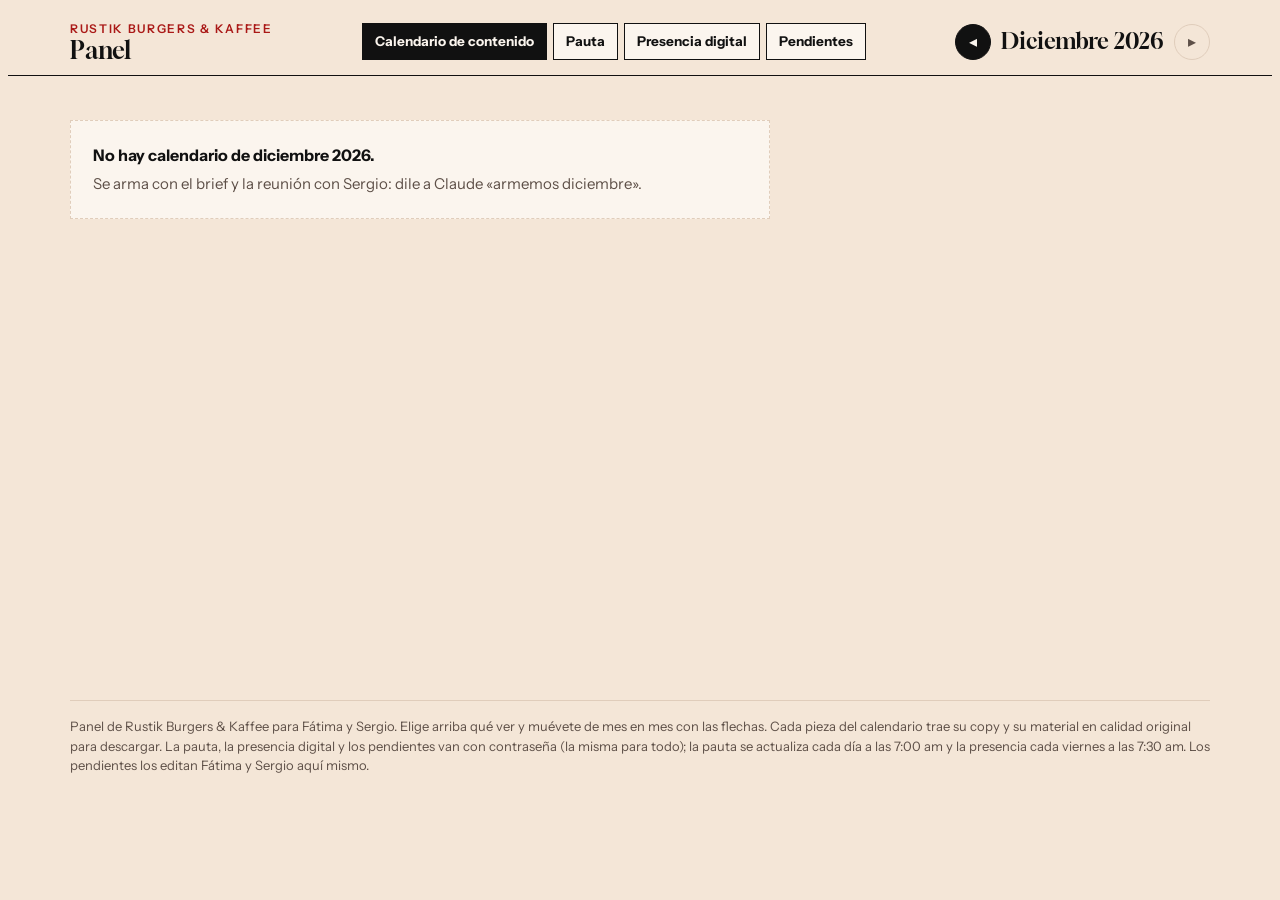
==== commit ec58fcfa: "Pendientes editables desde el panel (con contraseña)" ====
--- a/index.html
+++ b/index.html
@@ -11,7 +11,8 @@
 <link rel="stylesheet" href="assets/octubre-base.css?v=551f5681">
 <link rel="stylesheet" href="assets/panel.css?v=b4bb27dc">
 <link rel="stylesheet" href="assets/presencia.css?v=1567772a">
-<link rel="stylesheet" href="assets/pauta.css?v=ce6d6005">
+<link rel="stylesheet" href="assets/pauta.css?v=ffb7eee2">
+<link rel="stylesheet" href="assets/pendientes.css?v=b4f23ef2">
 </head>
 <body>
 <svg width="0" height="0" style="position:absolute" aria-hidden="true">
@@ -50,7 +51,7 @@
 
 <div class="wrap">
   <main id="vista"><div class="cargando">Cargando el panel…</div></main>
-  <footer>Panel de Rustik Burgers &amp; Kaffee para Fátima y Sergio. Elige arriba qué ver y muévete de mes en mes con las flechas. Cada pieza del calendario trae su copy y su material en calidad original para descargar. La pauta va con contraseña; la presencia digital es pública y las reseñas de Google van sin el nombre de quien las dejó. Pauta y presencia son copias de lo que la tarea diaria escribe en la página de Claude: se ponen al día pidiéndole a Claude «actualiza la pauta y la presencia».</footer>
+  <footer>Panel de Rustik Burgers &amp; Kaffee para Fátima y Sergio. Elige arriba qué ver y muévete de mes en mes con las flechas. Cada pieza del calendario trae su copy y su material en calidad original para descargar. La pauta, la presencia digital y los pendientes van con contraseña (la misma para todo); la pauta se actualiza cada día a las 7:00 am y la presencia cada viernes a las 7:30 am. Los pendientes los editan Fátima y Sergio aquí mismo.</footer>
 </div>
 
 <div class="scrim" id="scrim" hidden></div>
@@ -63,9 +64,11 @@
   <div class="p-body" id="p-body"></div>
 </aside>
 
-<script src="assets/panel.js?v=cabece0b"></script>
-<script src="assets/pauta.js?v=98addd0e"></script>
-<script src="assets/presencia.js?v=5547dac1"></script>
-<script src="assets/app.js?v=d2f97bf5"></script>
+<script src="assets/panel.js?v=d6e1799c"></script>
+<script src="assets/candado.js?v=618db305"></script>
+<script src="assets/pauta.js?v=1966d67f"></script>
+<script src="assets/presencia.js?v=f8bbd85c"></script>
+<script src="assets/pendientes.js?v=99a9f862"></script>
+<script src="assets/app.js?v=b4606e7d"></script>
 </body>
 </html>
--- a/assets/pauta.css
+++ b/assets/pauta.css
@@ -38,16 +38,16 @@
 .pauta .analisis h4{margin:0;font-size:12px;letter-spacing:.12em;text-transform:uppercase;color:var(--vino)}
 .pauta .analisis p{margin:0;max-width:75ch}
 .pauta .analisis ul{margin:0;padding-left:18px;display:grid;gap:4px;max-width:75ch}
-.pauta .cerrar{all:unset;cursor:pointer;text-decoration:underline;color:var(--muted);margin-left:6px}
-/* Candado */
-.pauta .candado{margin-top:16px;max-width:520px;display:grid;gap:10px;padding:18px;background:var(--bg);border:1px solid var(--line)}
-.pauta .candado p{margin:0}
-.pauta .candado label{font-size:12px;letter-spacing:.1em;text-transform:uppercase;font-weight:700;color:var(--muted)}
-.pauta .candado .fila{display:flex;gap:8px;flex-wrap:wrap}
-.pauta .candado input[type=password]{flex:1;min-width:200px;font:inherit;padding:9px 12px;border:1.5px solid var(--ink);background:var(--paper);color:var(--ink)}
-.pauta .candado button{font:inherit;font-weight:700;padding:9px 16px;border:1.5px solid var(--ink);background:var(--ink);color:var(--paper);cursor:pointer}
-.pauta .candado button:disabled{opacity:.6;cursor:wait}
-.pauta .candado .rec{display:flex;gap:8px;align-items:center;text-transform:none;letter-spacing:0;font-weight:500;font-size:13.5px;color:var(--ink)}
-.pauta .candado .err{color:var(--vino);font-weight:600;font-size:13.5px;min-height:1em}
+.pauta .cerrar,.presencia .cerrar{all:unset;cursor:pointer;text-decoration:underline;color:var(--muted);margin-left:6px}
+/* Candado (pauta y presencia) */
+.candado{margin-top:16px;max-width:520px;display:grid;gap:10px;padding:18px;background:var(--bg);border:1px solid var(--line)}
+.candado p{margin:0}
+.candado label{font-size:12px;letter-spacing:.1em;text-transform:uppercase;font-weight:700;color:var(--muted)}
+.candado .fila{display:flex;gap:8px;flex-wrap:wrap}
+.candado input[type=password]{flex:1;min-width:200px;font:inherit;padding:9px 12px;border:1.5px solid var(--ink);background:var(--paper);color:var(--ink)}
+.candado button{font:inherit;font-weight:700;padding:9px 16px;border:1.5px solid var(--ink);background:var(--ink);color:var(--paper);cursor:pointer}
+.candado button:disabled{opacity:.6;cursor:wait}
+.candado .rec{display:flex;gap:8px;align-items:center;text-transform:none;letter-spacing:0;font-weight:500;font-size:13.5px;color:var(--ink)}
+.candado .err{color:var(--vino);font-weight:600;font-size:13.5px;min-height:1em}
 @media (max-width:900px){.pauta .camp{grid-template-columns:1fr}}
 @media (max-width:760px){.pauta .kpis{grid-template-columns:repeat(2,minmax(0,1fr))}}
--- a/assets/pendientes.css
+++ b/assets/pendientes.css
@@ -0,0 +1,31 @@
+/* Pendientes editables */
+.pendientes{margin-block:24px 30px;padding:20px;background:var(--paper);border:1.5px solid var(--ink)}
+.pendientes .pauta-head{display:flex;flex-wrap:wrap;justify-content:space-between;align-items:baseline;gap:8px 20px}
+.pendientes .pauta-head h2{font-size:clamp(26px,3.6vw,36px)}
+.pend-intro{color:var(--muted);max-width:75ch;margin:10px 0 0}
+.pend-aviso{margin:12px 0 0;padding:10px 12px;background:var(--verde-soft);color:var(--ink);font-weight:600}
+.pend-nuevo{margin-top:16px}
+.pend-h{font-family:var(--body);font-weight:700;font-size:13px;letter-spacing:.1em;text-transform:uppercase;color:var(--vino);margin:22px 0 8px}
+.pend-h small{font-size:12px;color:var(--muted);margin-left:4px}
+.pend-lista{display:grid;gap:10px}
+.pend{padding:14px;background:var(--bg);border:1px solid var(--line);display:grid;gap:6px}
+.pend-top{display:flex;flex-wrap:wrap;justify-content:space-between;gap:6px 14px;align-items:baseline}
+.pend-top b{font-size:15.5px}
+.pend .chips{display:flex;flex-wrap:wrap;gap:6px}
+.pend .chip{font-size:11.5px;font-weight:700;padding:2px 9px;border-radius:999px;background:var(--grey-cell);color:var(--ink)}
+.pend .chip.suave{color:var(--muted);font-weight:600}
+.pend .chip.est-pendiente{background:var(--ochre-soft);color:var(--ochre)}
+.pend .chip.est-decidido{background:var(--verde-soft);color:var(--verde)}
+.pend .chip.est-descartado{background:var(--grey-cell);color:var(--muted);text-decoration:line-through}
+.pend-dec{margin:0;padding:8px 10px;background:var(--paper);border-left:3px solid var(--verde);white-space:normal}
+.pend-meta{margin:0;font-size:12px;color:var(--muted)}
+.pend-btns{display:flex;flex-wrap:wrap;gap:8px}
+.pendientes button{font:inherit;font-size:13px;font-weight:700;padding:6px 12px;border:1.5px solid var(--ink);background:var(--paper);color:var(--ink);cursor:pointer}
+.pendientes button.prim{background:var(--ink);color:var(--paper)}
+.pendientes button.peligro{border-color:var(--vino);color:var(--vino)}
+.pendientes button:disabled{opacity:.6;cursor:wait}
+.pend-form{display:grid;gap:10px;padding:14px;background:var(--bg);border:1.5px solid var(--ink);margin-top:10px}
+.pend-form label{display:grid;gap:4px;font-size:12px;letter-spacing:.08em;text-transform:uppercase;font-weight:700;color:var(--muted)}
+.pend-form input,.pend-form select,.pend-form textarea{font:inherit;font-size:14.5px;letter-spacing:0;text-transform:none;font-weight:500;color:var(--ink);padding:8px 10px;border:1.5px solid var(--ink);background:var(--paper)}
+.pend-form .fila2{display:grid;grid-template-columns:repeat(4,minmax(0,1fr));gap:10px}
+@media (max-width:760px){.pend-form .fila2{grid-template-columns:repeat(2,minmax(0,1fr))}}
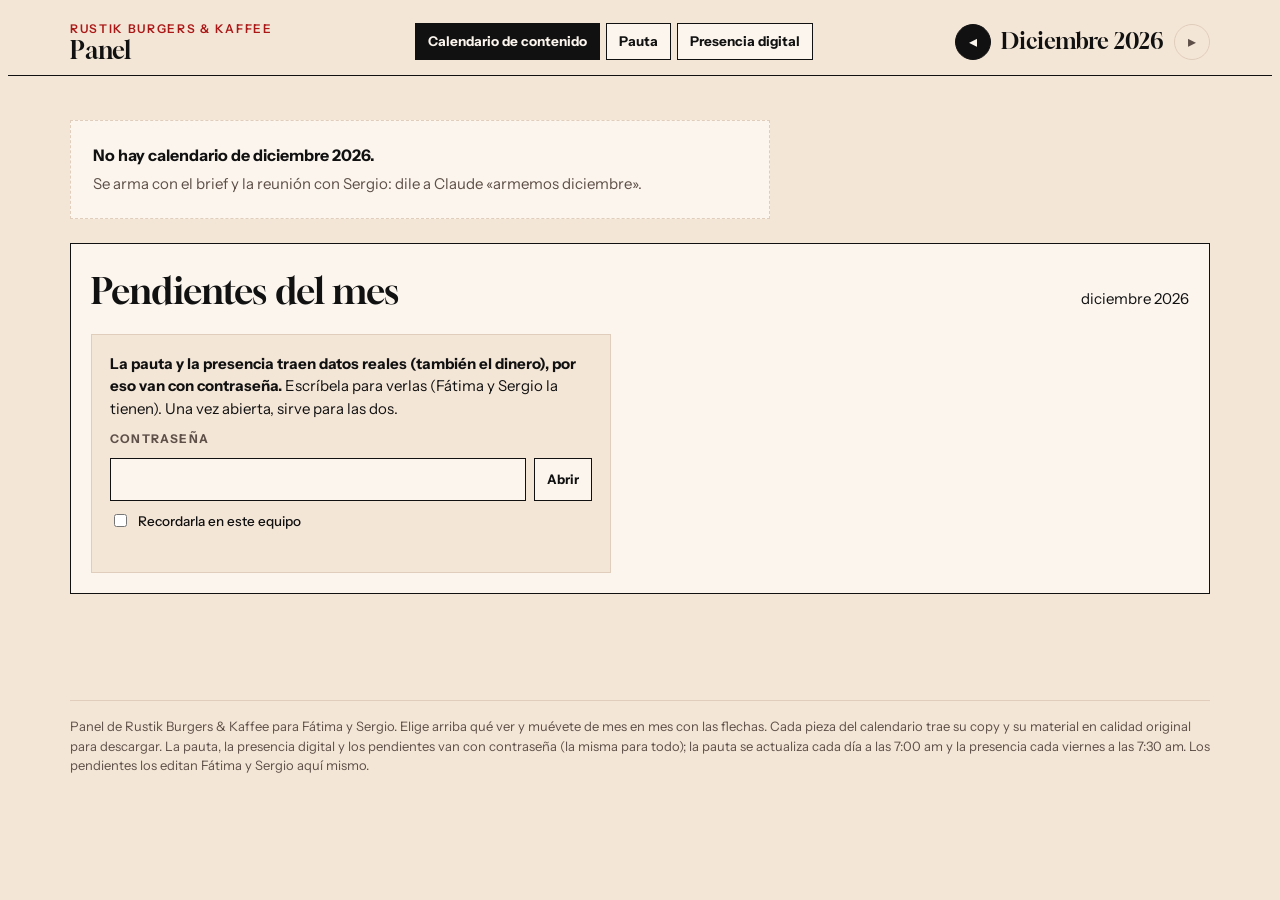
==== commit ca2677ea: "Pendientes abajo del calendario (sin pestaña aparte)" ====
--- a/index.html
+++ b/index.html
@@ -64,11 +64,11 @@
   <div class="p-body" id="p-body"></div>
 </aside>
 
-<script src="assets/panel.js?v=d6e1799c"></script>
+<script src="assets/panel.js?v=22e731c7"></script>
 <script src="assets/candado.js?v=618db305"></script>
 <script src="assets/pauta.js?v=1966d67f"></script>
 <script src="assets/presencia.js?v=f8bbd85c"></script>
-<script src="assets/pendientes.js?v=99a9f862"></script>
-<script src="assets/app.js?v=b4606e7d"></script>
+<script src="assets/pendientes.js?v=61651c6c"></script>
+<script src="assets/app.js?v=f6898c3b"></script>
 </body>
 </html>
